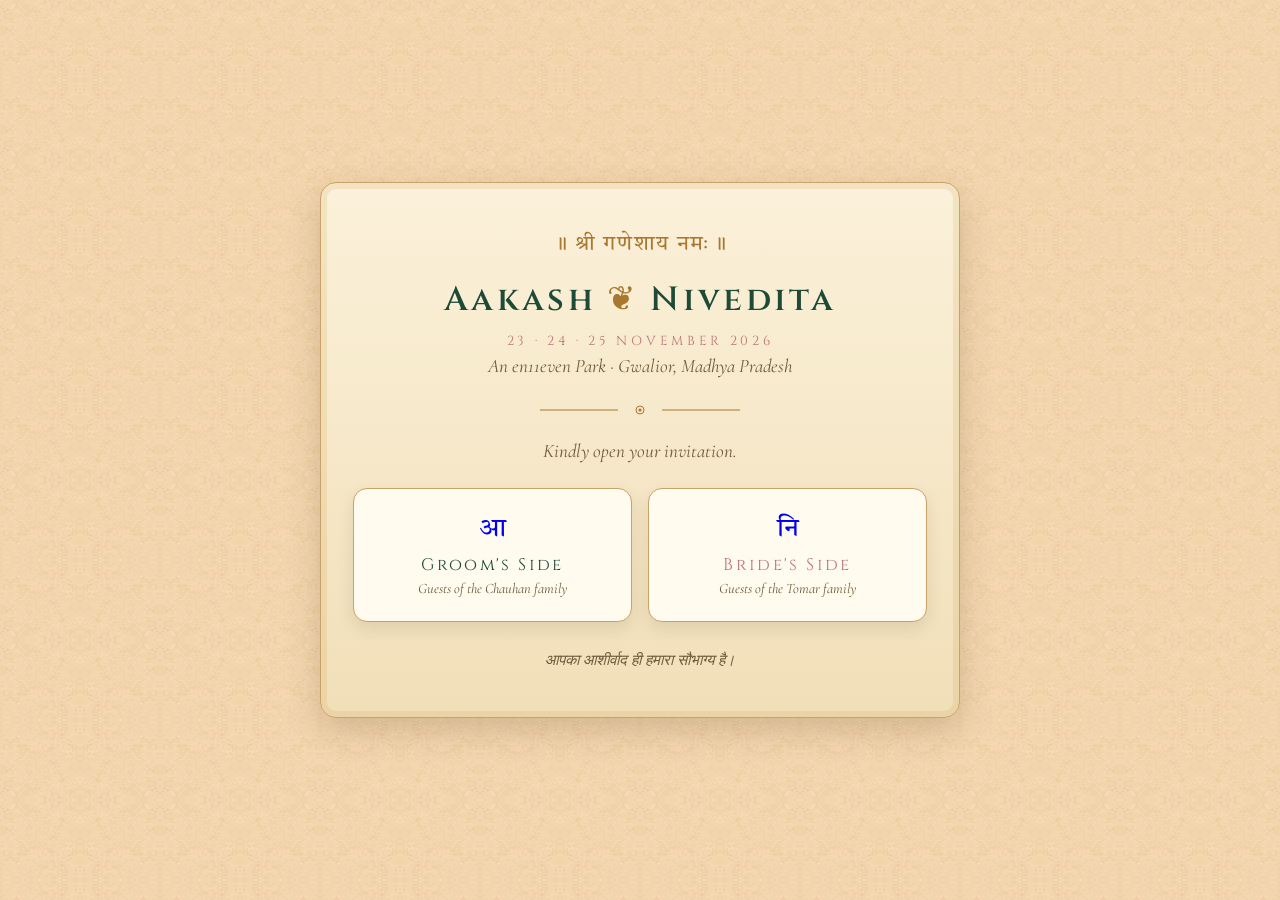
==== index.html @ b6ca9d47 "." ====
<!DOCTYPE html>
<html lang="en">
<head>
<meta charset="UTF-8">
<meta name="viewport" content="width=device-width, initial-scale=1.0">
<title>Aakash weds Nivedita — शुभ विवाह</title>
<meta name="description" content="23, 24 &amp; 25 November 2026 · An en11even Park, Gwalior.">
<meta property="og:type" content="website">
<meta property="og:title" content="Aakash weds Nivedita — शुभ विवाह">
<meta property="og:description" content="23, 24 &amp; 25 November 2026 · An en11even Park, Gwalior.">
<meta property="og:image" content="assets/hero.jpg">
<link rel="preconnect" href="https://fonts.googleapis.com">
<link rel="preconnect" href="https://fonts.gstatic.com" crossorigin>
<link href="https://fonts.googleapis.com/css2?family=Cinzel:wght@400;600&family=Cormorant+Garamond:ital,wght@0,400;1,400&family=Tiro+Devanagari+Hindi&display=swap" rel="stylesheet">
<style>
:root{--parchment:#F3D5AD;--card:#FBF1DA;--card-deep:#F1DFB8;--sand-carve:#C8A268;
--emerald:#1E4A38;--rose:#B87478;--gold:#A9772E;--gold-bright:#C9993F;--ink:#4A3A22;--ink-soft:#6E5A3A}
*{margin:0;padding:0;box-sizing:border-box}
body{font-family:'Cormorant Garamond',serif;color:var(--ink);background:var(--parchment);
background-image:url("assets/paper.png");min-height:100vh;display:flex;align-items:center;
justify-content:center;padding:2rem 1.2rem;font-size:19px}
.dev{font-family:'Tiro Devanagari Hindi',serif}
.gate{max-width:640px;width:100%;text-align:center;background:linear-gradient(180deg,var(--card),var(--card-deep));
border:1px solid var(--sand-carve);border-radius:16px;padding:3rem 2rem;
box-shadow:0 12px 34px rgba(80,55,15,.2), inset 0 0 0 6px rgba(201,153,63,.16)}
.ganesh{font-size:1.3rem;color:var(--gold);letter-spacing:.08em}
h1{font-family:'Cinzel',serif;font-weight:600;color:var(--emerald);font-size:clamp(1.5rem,4.5vw,2.1rem);
letter-spacing:.1em;margin:1.1rem 0 .3rem}
h1 span{color:var(--gold);font-weight:400}
.dates{font-family:'Cinzel',serif;font-size:.82rem;letter-spacing:.28em;color:var(--rose);text-transform:uppercase;margin-top:.6rem}
.place{font-style:italic;color:var(--ink-soft);margin-top:.3rem}
.orn{display:block;margin:1.6rem auto 1.4rem}
.lead{font-style:italic;color:var(--ink-soft);margin-bottom:1.6rem}
.choices{display:flex;gap:1rem;justify-content:center;flex-wrap:wrap}
.choice{display:block;text-decoration:none;flex:1 1 220px;background:#FFFBEF;border:1px solid var(--sand-carve);
border-radius:14px;padding:1.5rem 1.2rem;transition:.25s;box-shadow:0 6px 16px rgba(85,58,16,.12)}
.choice:hover,.choice:focus-visible{transform:translateY(-3px);box-shadow:0 12px 26px rgba(85,58,16,.2);
border-color:var(--gold-bright);outline:none}
.choice .k{font-size:1.6rem}
.choice .n{font-family:'Cinzel',serif;letter-spacing:.14em;font-size:1.05rem;margin-top:.5rem;color:var(--emerald)}
.choice .s{font-size:.9rem;font-style:italic;color:var(--ink-soft);margin-top:.25rem}
.choice.b .n{color:var(--rose)}
.foot{margin-top:1.8rem;font-size:.95rem;font-style:italic;color:var(--ink-soft)}
</style>
</head>
<body>
<main class="gate">
  <div class="ganesh dev">॥ श्री गणेशाय नमः ॥</div>
  <h1>Aakash <span>❦</span> Nivedita</h1>
  <p class="dates">23 · 24 · 25 November 2026</p>
  <p class="place">An en11even Park · Gwalior, Madhya Pradesh</p>
  <svg class="orn" width="200" height="14" viewBox="0 0 200 14" aria-hidden="true">
    <line x1="0" y1="7" x2="78" y2="7" stroke="#A9772E"/><circle cx="100" cy="7" r="4" fill="none" stroke="#A9772E"/>
    <circle cx="100" cy="7" r="1.6" fill="#A9772E"/><line x1="122" y1="7" x2="200" y2="7" stroke="#A9772E"/></svg>
  <p class="lead">Kindly open your invitation.</p>
  <div class="choices">
    <a class="choice g" href="groom.html">
      <div class="k dev">आ</div>
      <div class="n">Groom's Side</div>
      <div class="s">Guests of the Chauhan family</div>
    </a>
    <a class="choice b" href="bride.html">
      <div class="k dev">नि</div>
      <div class="n">Bride's Side</div>
      <div class="s">Guests of the Tomar family</div>
    </a>
  </div>
  <p class="foot">आपका आशीर्वाद ही हमारा सौभाग्य है।</p>
</main>
</body>
</html>
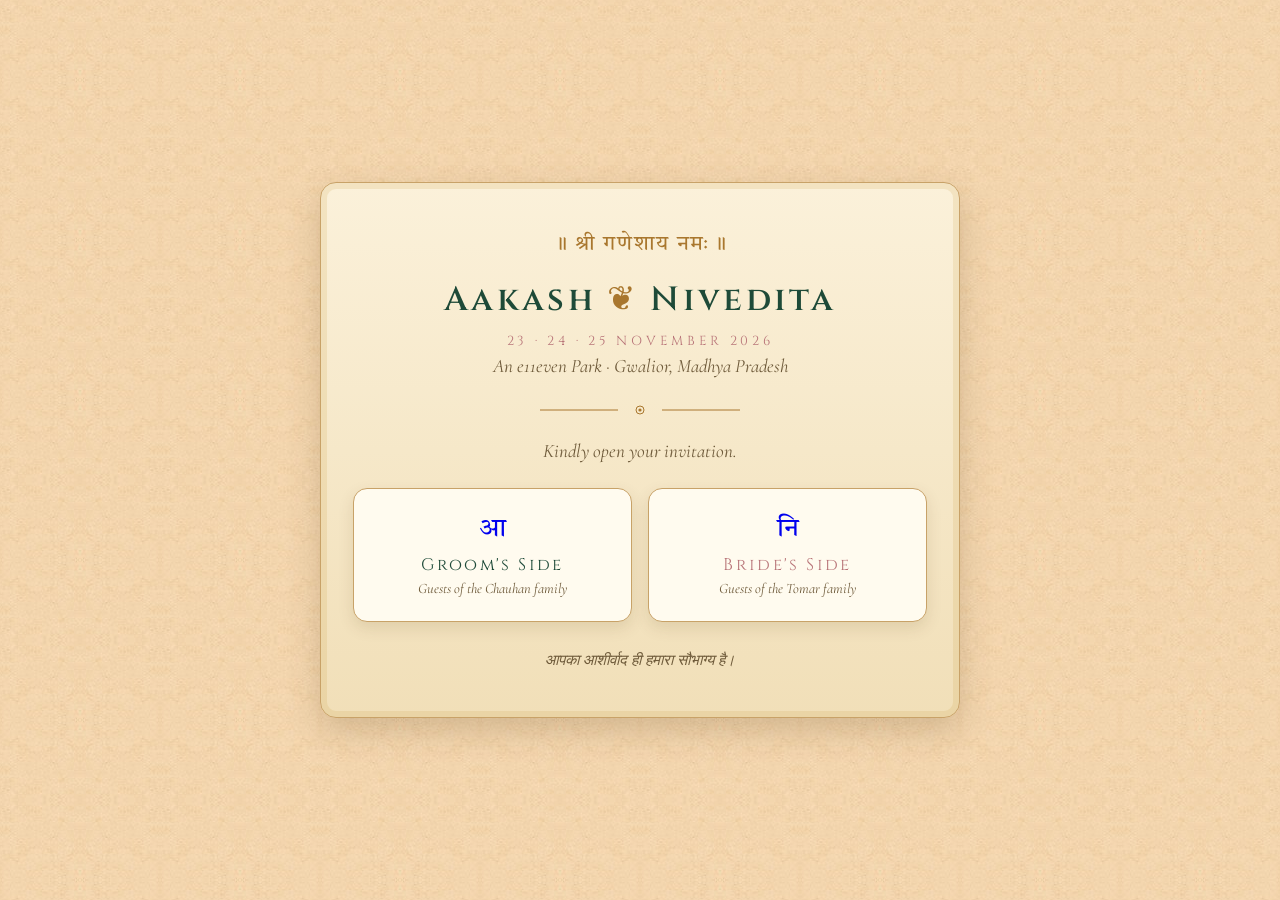
==== commit e96a07f8: "changes" ====
--- a/index.html
+++ b/index.html
@@ -4,10 +4,10 @@
 <meta charset="UTF-8">
 <meta name="viewport" content="width=device-width, initial-scale=1.0">
 <title>Aakash weds Nivedita — शुभ विवाह</title>
-<meta name="description" content="23, 24 &amp; 25 November 2026 · An en11even Park, Gwalior.">
+<meta name="description" content="23, 24 &amp; 25 November 2026 · An e11even Park, Gwalior.">
 <meta property="og:type" content="website">
 <meta property="og:title" content="Aakash weds Nivedita — शुभ विवाह">
-<meta property="og:description" content="23, 24 &amp; 25 November 2026 · An en11even Park, Gwalior.">
+<meta property="og:description" content="23, 24 &amp; 25 November 2026 · An e11even Park, Gwalior.">
 <meta property="og:image" content="assets/hero.jpg">
 <link rel="preconnect" href="https://fonts.googleapis.com">
 <link rel="preconnect" href="https://fonts.gstatic.com" crossorigin>
@@ -48,7 +48,7 @@
   <div class="ganesh dev">॥ श्री गणेशाय नमः ॥</div>
   <h1>Aakash <span>❦</span> Nivedita</h1>
   <p class="dates">23 · 24 · 25 November 2026</p>
-  <p class="place">An en11even Park · Gwalior, Madhya Pradesh</p>
+  <p class="place">An e11even Park · Gwalior, Madhya Pradesh</p>
   <svg class="orn" width="200" height="14" viewBox="0 0 200 14" aria-hidden="true">
     <line x1="0" y1="7" x2="78" y2="7" stroke="#A9772E"/><circle cx="100" cy="7" r="4" fill="none" stroke="#A9772E"/>
     <circle cx="100" cy="7" r="1.6" fill="#A9772E"/><line x1="122" y1="7" x2="200" y2="7" stroke="#A9772E"/></svg>
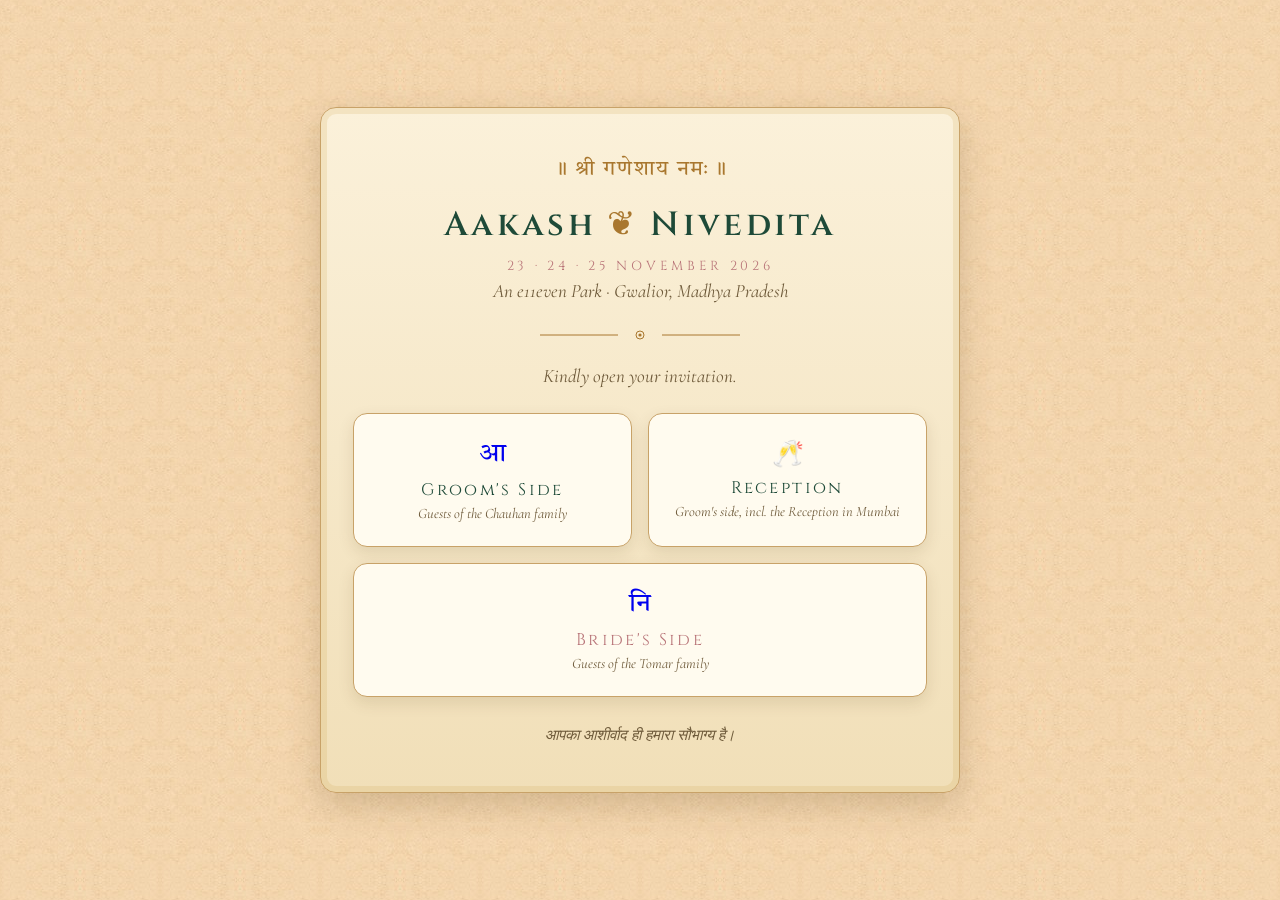
==== commit 1fa24db1: "Add reception.html (groom invitation + reception card) and link it from index Duplicates groom.html " ====
--- a/index.html
+++ b/index.html
@@ -59,6 +59,11 @@
       <div class="n">Groom's Side</div>
       <div class="s">Guests of the Chauhan family</div>
     </a>
+    <a class="choice g" href="reception.html">
+      <div class="k">🥂</div>
+      <div class="n">Reception</div>
+      <div class="s">Groom's side, incl. the Reception in Mumbai</div>
+    </a>
     <a class="choice b" href="bride.html">
       <div class="k dev">नि</div>
       <div class="n">Bride's Side</div>
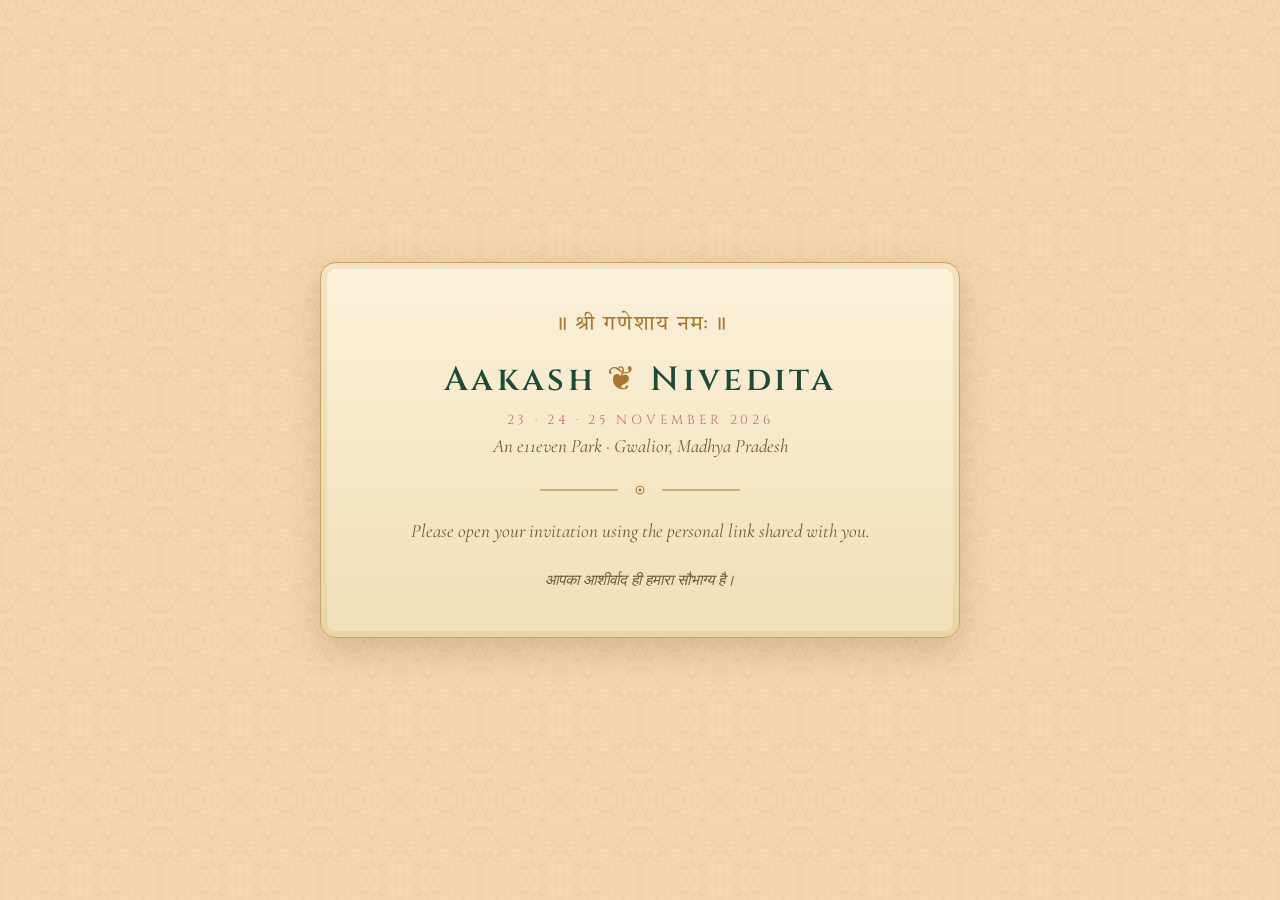
==== commit 73bdb482: "Remove invitation links from the public landing page The root URL was letting anyone browse to any i" ====
--- a/index.html
+++ b/index.html
@@ -30,16 +30,7 @@
 .dates{font-family:'Cinzel',serif;font-size:.82rem;letter-spacing:.28em;color:var(--rose);text-transform:uppercase;margin-top:.6rem}
 .place{font-style:italic;color:var(--ink-soft);margin-top:.3rem}
 .orn{display:block;margin:1.6rem auto 1.4rem}
-.lead{font-style:italic;color:var(--ink-soft);margin-bottom:1.6rem}
-.choices{display:flex;gap:1rem;justify-content:center;flex-wrap:wrap}
-.choice{display:block;text-decoration:none;flex:1 1 220px;background:#FFFBEF;border:1px solid var(--sand-carve);
-border-radius:14px;padding:1.5rem 1.2rem;transition:.25s;box-shadow:0 6px 16px rgba(85,58,16,.12)}
-.choice:hover,.choice:focus-visible{transform:translateY(-3px);box-shadow:0 12px 26px rgba(85,58,16,.2);
-border-color:var(--gold-bright);outline:none}
-.choice .k{font-size:1.6rem}
-.choice .n{font-family:'Cinzel',serif;letter-spacing:.14em;font-size:1.05rem;margin-top:.5rem;color:var(--emerald)}
-.choice .s{font-size:.9rem;font-style:italic;color:var(--ink-soft);margin-top:.25rem}
-.choice.b .n{color:var(--rose)}
+.lead{font-style:italic;color:var(--ink-soft)}
 .foot{margin-top:1.8rem;font-size:.95rem;font-style:italic;color:var(--ink-soft)}
 </style>
 </head>
@@ -52,24 +43,7 @@
   <svg class="orn" width="200" height="14" viewBox="0 0 200 14" aria-hidden="true">
     <line x1="0" y1="7" x2="78" y2="7" stroke="#A9772E"/><circle cx="100" cy="7" r="4" fill="none" stroke="#A9772E"/>
     <circle cx="100" cy="7" r="1.6" fill="#A9772E"/><line x1="122" y1="7" x2="200" y2="7" stroke="#A9772E"/></svg>
-  <p class="lead">Kindly open your invitation.</p>
-  <div class="choices">
-    <a class="choice g" href="groom.html">
-      <div class="k dev">आ</div>
-      <div class="n">Groom's Side</div>
-      <div class="s">Guests of the Chauhan family</div>
-    </a>
-    <a class="choice g" href="reception.html">
-      <div class="k">🥂</div>
-      <div class="n">Reception</div>
-      <div class="s">Groom's side, incl. the Reception in Mumbai</div>
-    </a>
-    <a class="choice b" href="bride.html">
-      <div class="k dev">नि</div>
-      <div class="n">Bride's Side</div>
-      <div class="s">Guests of the Tomar family</div>
-    </a>
-  </div>
+  <p class="lead">Please open your invitation using the personal link shared with you.</p>
   <p class="foot">आपका आशीर्वाद ही हमारा सौभाग्य है।</p>
 </main>
 </body>
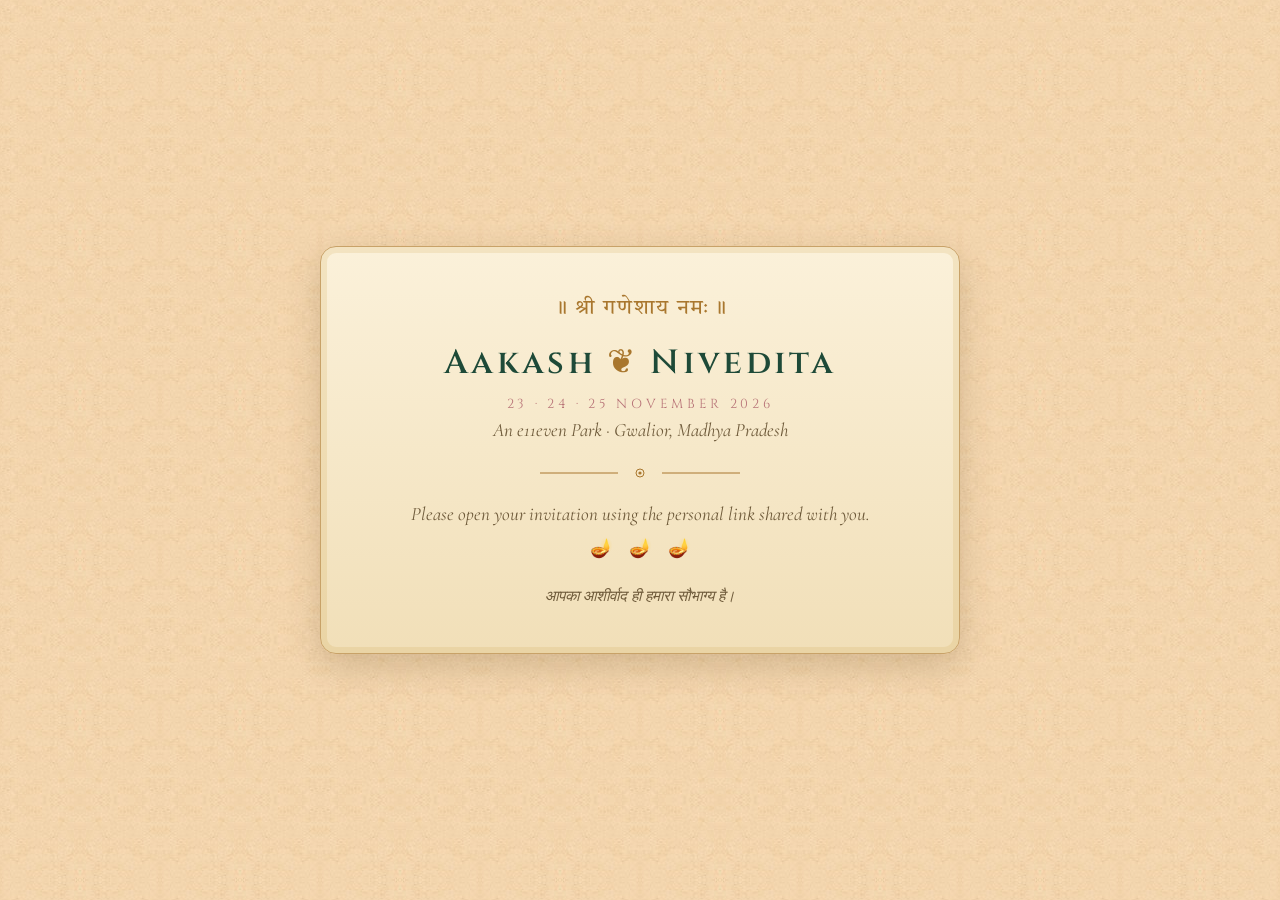
==== commit 2471472e: "Add illustrated event artwork, toran garland, and falling-petal decor Split the Rajasthani miniature" ====
--- a/index.html
+++ b/index.html
@@ -12,6 +12,7 @@
 <link rel="preconnect" href="https://fonts.googleapis.com">
 <link rel="preconnect" href="https://fonts.gstatic.com" crossorigin>
 <link href="https://fonts.googleapis.com/css2?family=Cinzel:wght@400;600&family=Cormorant+Garamond:ital,wght@0,400;1,400&family=Tiro+Devanagari+Hindi&display=swap" rel="stylesheet">
+<link rel="stylesheet" href="assets/decor.css">
 <style>
 :root{--parchment:#F3D5AD;--card:#FBF1DA;--card-deep:#F1DFB8;--sand-carve:#C8A268;
 --emerald:#1E4A38;--rose:#B87478;--gold:#A9772E;--gold-bright:#C9993F;--ink:#4A3A22;--ink-soft:#6E5A3A}
@@ -44,7 +45,9 @@
     <line x1="0" y1="7" x2="78" y2="7" stroke="#A9772E"/><circle cx="100" cy="7" r="4" fill="none" stroke="#A9772E"/>
     <circle cx="100" cy="7" r="1.6" fill="#A9772E"/><line x1="122" y1="7" x2="200" y2="7" stroke="#A9772E"/></svg>
   <p class="lead">Please open your invitation using the personal link shared with you.</p>
+  <div class="diya-row" aria-hidden="true"><span class="diya">🪔</span><span class="diya">🪔</span><span class="diya">🪔</span></div>
   <p class="foot">आपका आशीर्वाद ही हमारा सौभाग्य है।</p>
 </main>
+<script src="assets/decor.js" defer></script>
 </body>
 </html>
--- a/assets/decor.css
+++ b/assets/decor.css
@@ -0,0 +1,80 @@
+/* ============================================================
+   Shared decorative motifs — falling petals, toran garland,
+   twinkling diyas. Used across index / groom / bride / reception.
+   ============================================================ */
+
+/* ---------- falling petals (marigold & rose) ---------- */
+.petal-field{position:fixed;inset:0;pointer-events:none;z-index:45;overflow:hidden}
+.petal{position:absolute;top:-8%;left:0;will-change:transform,opacity;animation:petal-fall linear infinite}
+.petal svg{display:block;filter:drop-shadow(0 1px 2px rgba(80,50,10,.25))}
+@keyframes petal-fall{
+  0%{transform:translate3d(0,-10vh,0) rotate(0deg);opacity:0}
+  6%{opacity:.9}
+  92%{opacity:.85}
+  100%{transform:translate3d(var(--drift,40px),112vh,0) rotate(var(--spin,320deg));opacity:0}
+}
+
+/* ---------- toran: garland of mango leaves, marigolds & bells ---------- */
+.toran{
+  position:relative;z-index:55;overflow:hidden;
+  background:linear-gradient(180deg,#173C2C,#1B4432);
+  border-bottom:1px solid rgba(201,153,63,.35);
+  padding:.35rem 0 .55rem;
+}
+.toran-row{
+  display:flex;align-items:flex-start;justify-content:space-evenly;
+  max-width:1200px;margin:0 auto;padding:0 .5rem;
+}
+.toran-row .bit{
+  font-size:1.1rem;line-height:1;display:inline-block;
+  animation:toran-sway 3.2s ease-in-out infinite;transform-origin:top center;
+  filter:drop-shadow(0 2px 3px rgba(0,0,0,.25));
+}
+.toran-row .bit:nth-child(odd){animation-delay:-1.05s}
+.toran-row .bit:nth-child(3n){animation-delay:-2.1s;font-size:.85rem}
+@keyframes toran-sway{0%,100%{transform:rotate(-9deg)}50%{transform:rotate(9deg)}}
+
+/* ---------- twinkling diya accents ---------- */
+.diya-row{display:flex;justify-content:center;gap:1rem;margin:.7rem 0 0}
+.diya-row .diya{font-size:1.15rem;display:inline-block;animation:diya-flicker 2.3s ease-in-out infinite}
+.diya-row .diya:nth-child(2n){animation-delay:-.75s}
+.diya-row .diya:nth-child(3n){animation-delay:-1.5s}
+@keyframes diya-flicker{
+  0%,100%{transform:scale(1) translateY(0);opacity:1}
+  50%{transform:scale(1.1) translateY(-2px);opacity:.82}
+}
+
+/* ---------- illustrated event artwork (miniature-painting panels) ---------- */
+.event.has-art{overflow:hidden}
+.event-art{margin:-1.7rem -1.5rem 0;line-height:0}
+.event-art img{display:block;width:100%;height:auto;aspect-ratio:376/504;object-fit:cover}
+.icon-badge{
+  position:relative;z-index:2;width:3rem;height:3rem;margin:-1.5rem auto .5rem;
+  background:linear-gradient(180deg,var(--card),var(--card-deep));
+  border:2px solid var(--gold-bright);border-radius:50%;
+  display:flex;align-items:center;justify-content:center;
+  box-shadow:0 4px 10px rgba(85,58,16,.35);
+}
+.icon-badge .icon{font-size:1.4rem}
+
+.events-banner{display:block;max-width:220px;margin:0 auto 2.4rem;border-radius:16px;overflow:hidden;
+  border:1px solid var(--sand-carve);box-shadow:0 10px 26px rgba(85,58,16,.22)}
+.events-banner img{display:block;width:100%;height:auto}
+
+.venue-art{display:block;width:200px;max-width:60%;margin:1.5rem auto 0;border-radius:12px;
+  border:1px solid var(--sand-carve);box-shadow:0 8px 20px rgba(85,58,16,.25)}
+
+@media (prefers-reduced-motion: reduce){
+  .petal-field{display:none}
+  .toran-row .bit{animation:none}
+  .diya-row .diya{animation:none}
+}
+@media (max-width:620px){
+  .toran{padding:.25rem 0 .4rem}
+  .toran-row .bit{font-size:.92rem}
+  .toran-row .bit:nth-child(3n){font-size:.72rem}
+  .toran-row .bit:nth-child(4n){display:none}
+  .event-art{margin:-1.4rem -1.2rem 0}
+  .events-banner{max-width:170px;margin-bottom:1.8rem}
+  .venue-art{width:150px}
+}
